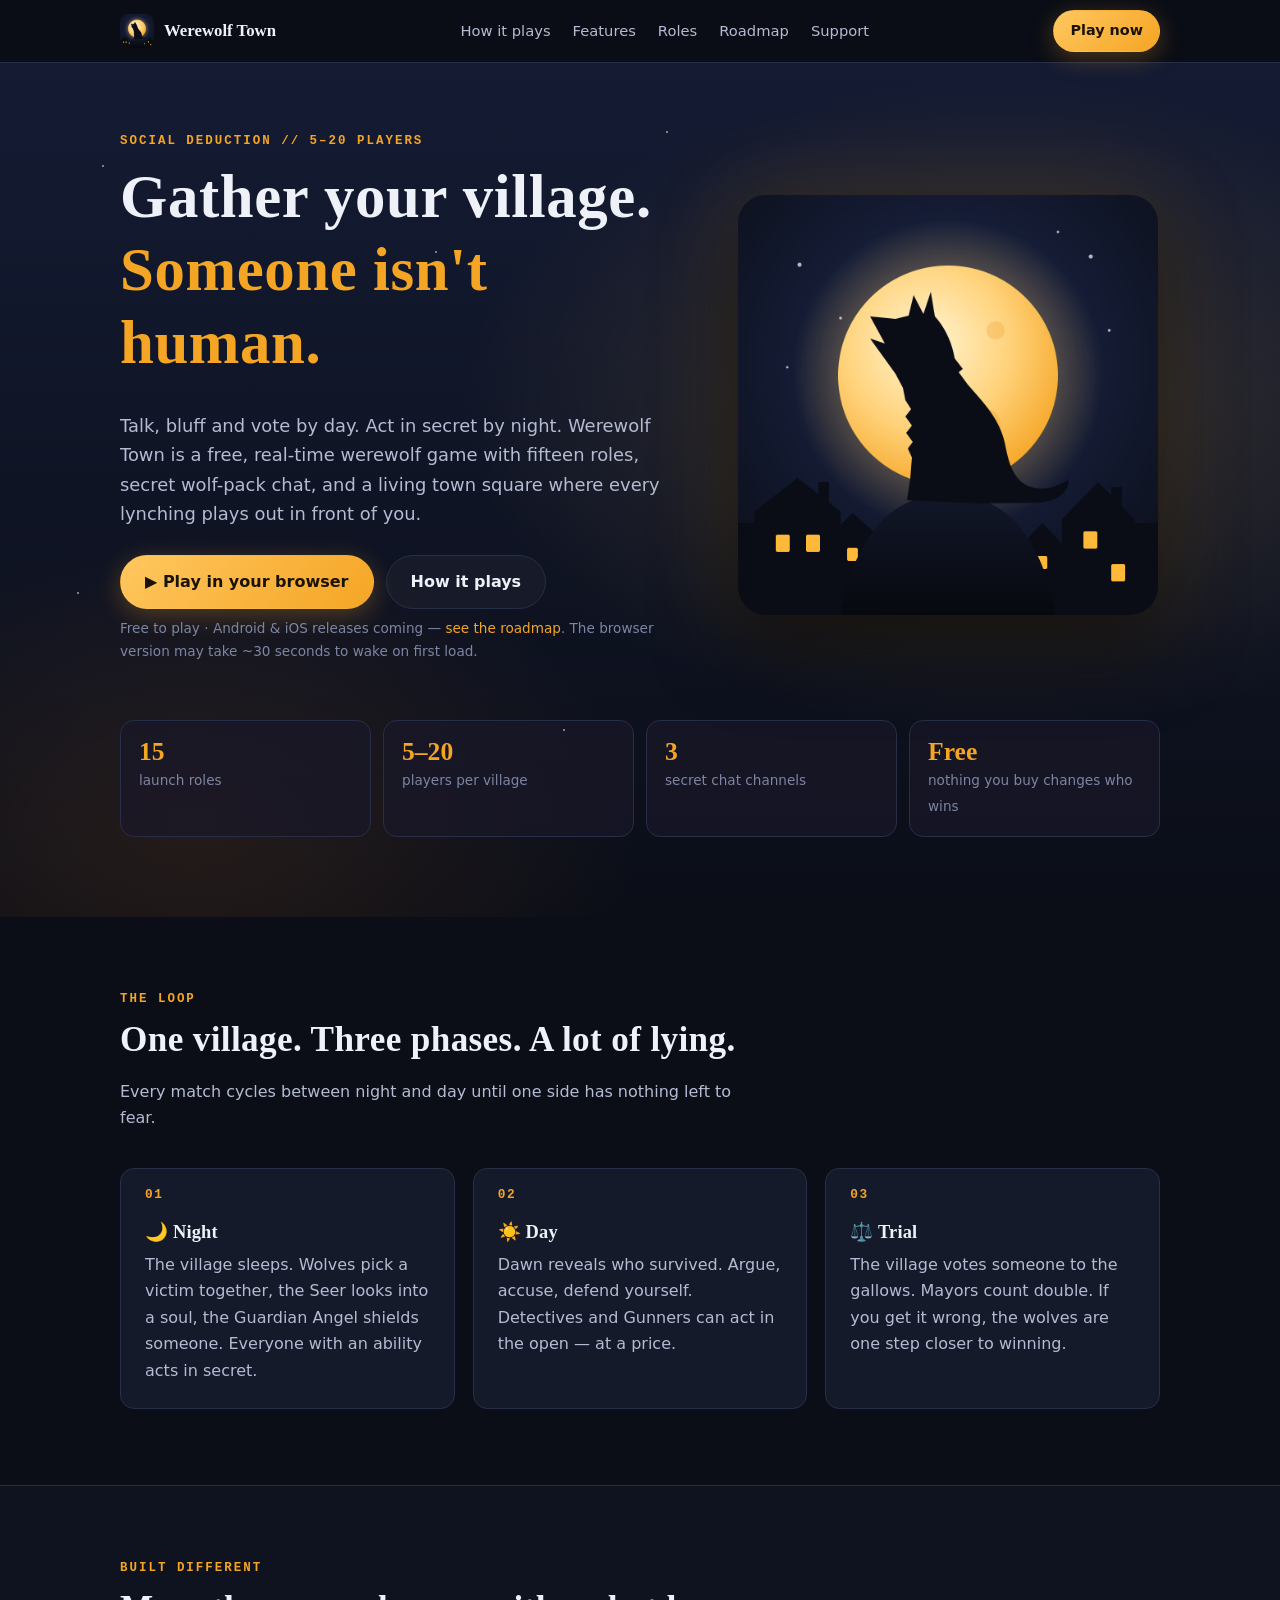
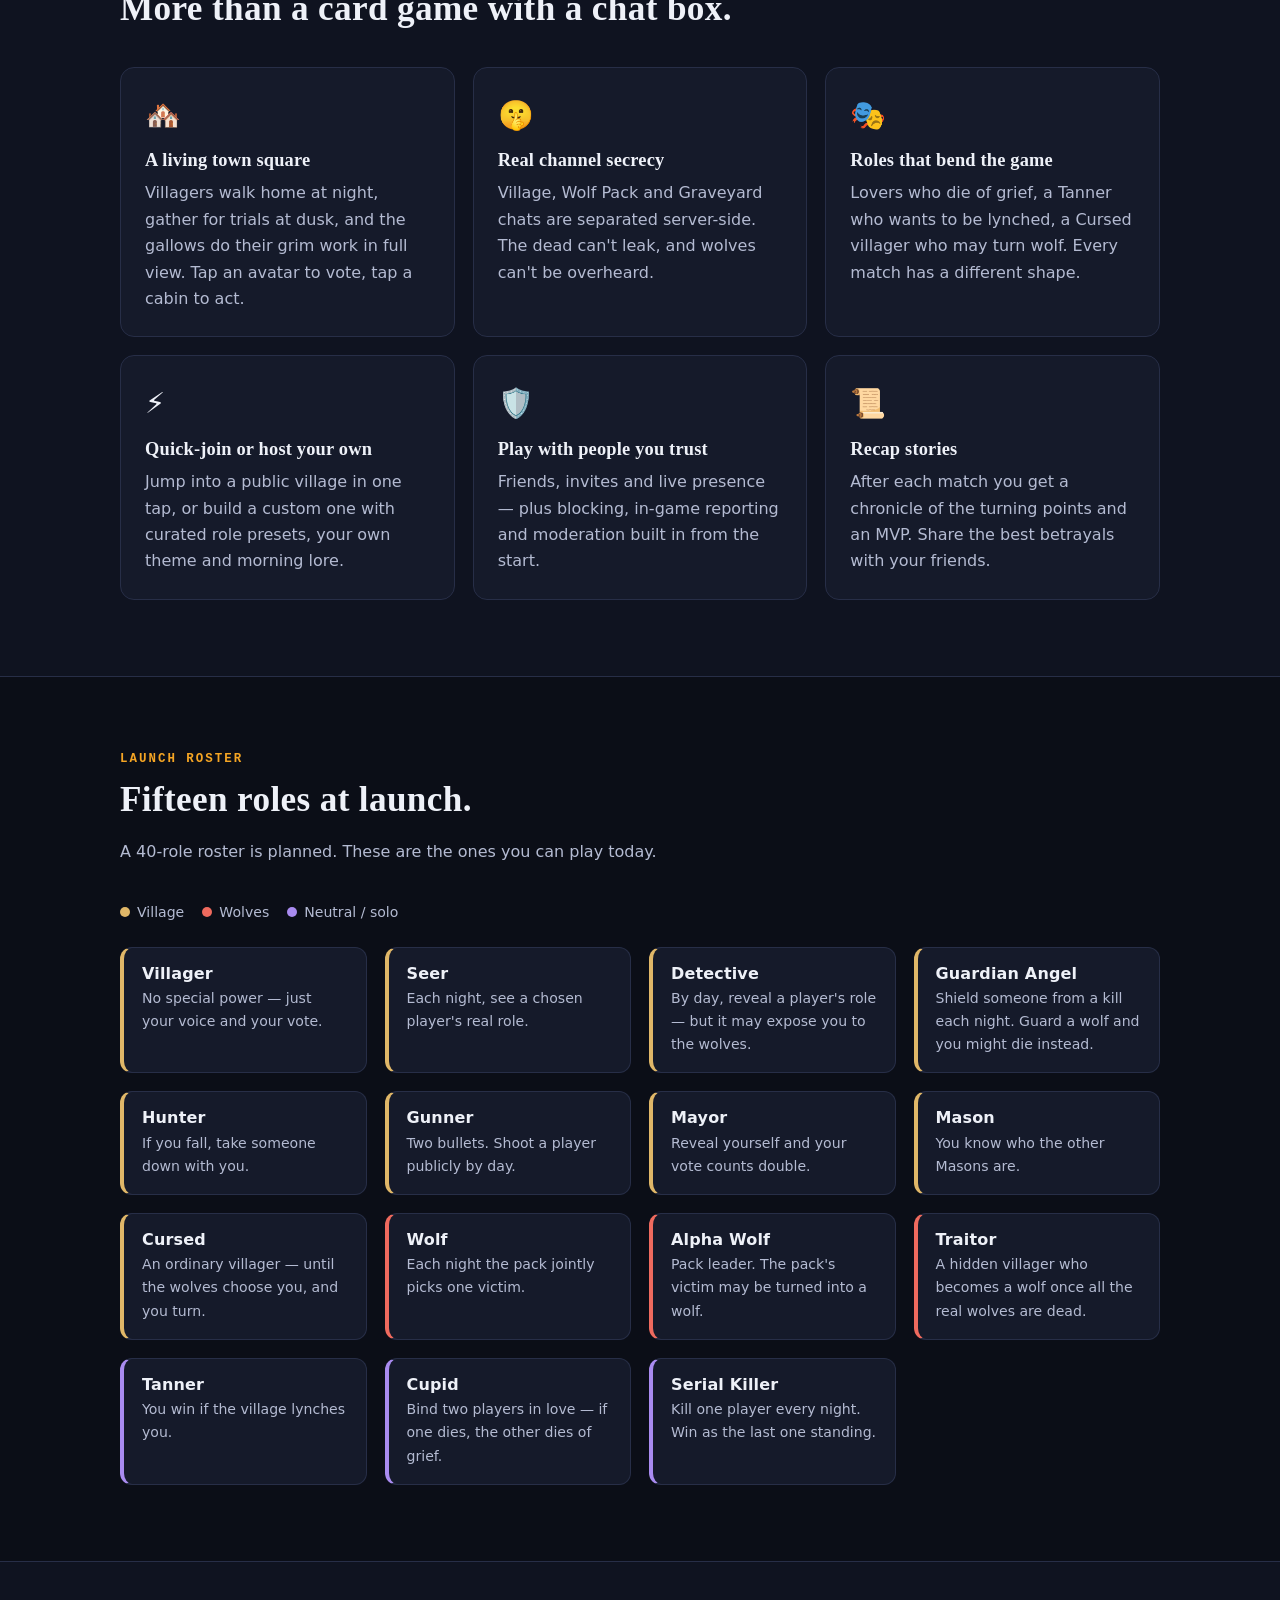
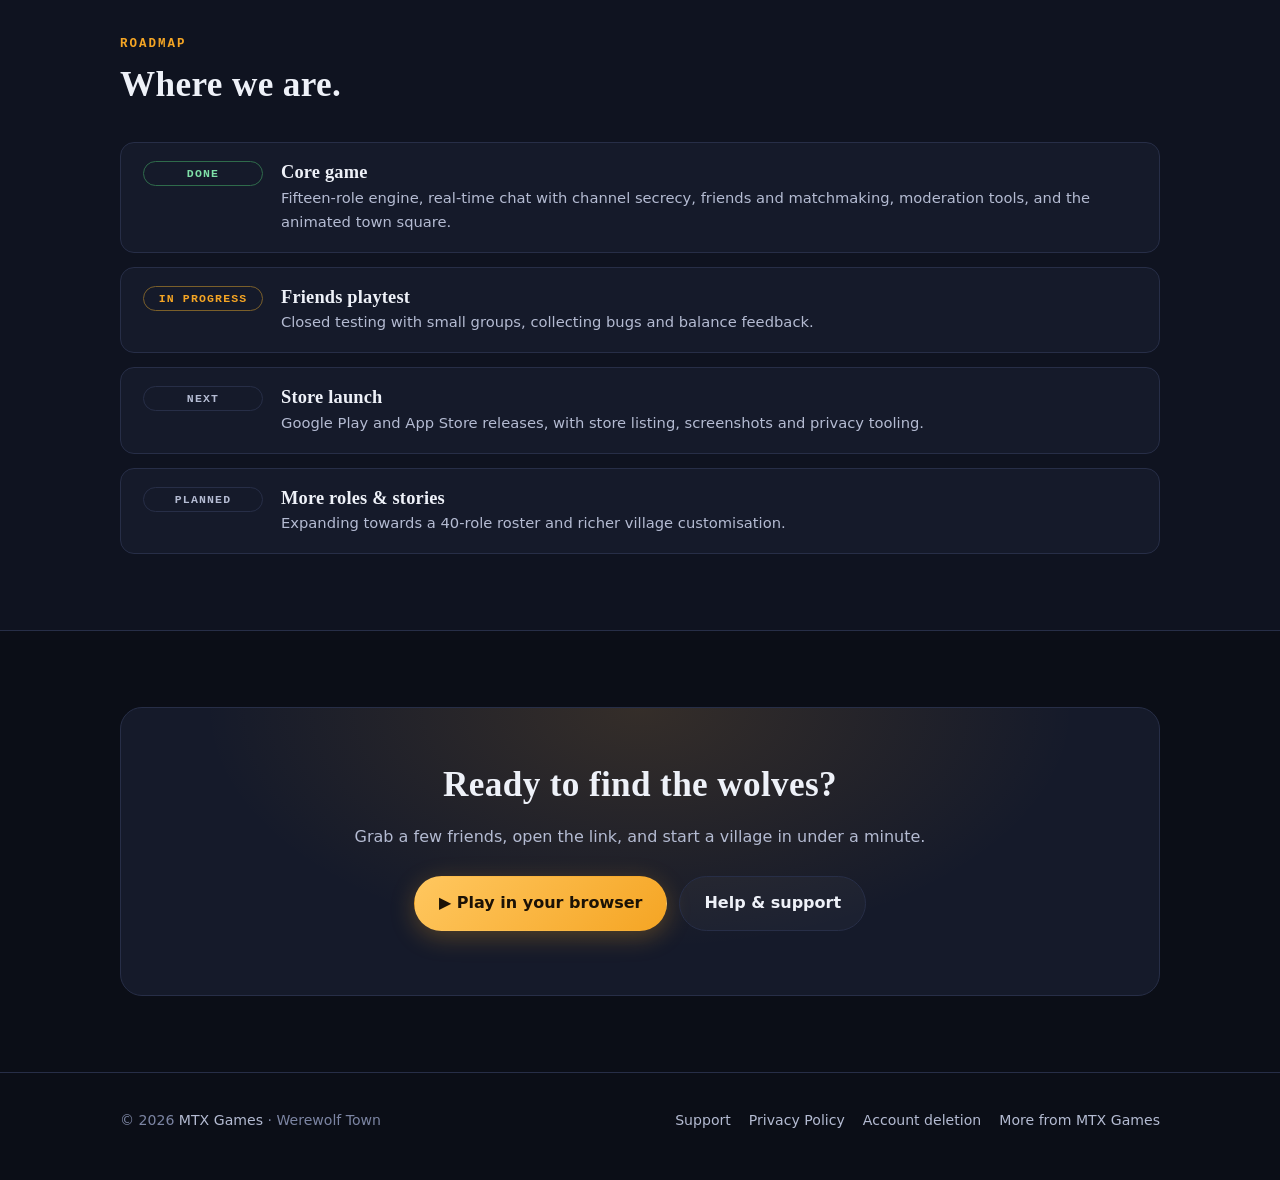
==== index.html @ 34013860 "feat: initial commit for Werewolf Town marketing website" ====
<!doctype html>
<html lang="en">
<head>
<meta charset="utf-8">
<meta name="viewport" content="width=device-width, initial-scale=1">
<title>Werewolf Town — Social Deduction Game</title>
<meta name="description" content="Werewolf Town is a free real-time social deduction game for 5–20 players. Bluff by day, hunt by night, and find the werewolves before they find you.">
<meta name="theme-color" content="#0B0E17">
<meta property="og:title" content="Werewolf Town — Pick a side.">
<meta property="og:description" content="Free real-time werewolf-style social deduction for 5–20 players, with a living 2.5D town square.">
<meta property="og:type" content="website">
<meta property="og:image" content="assets/icon.png">
<link rel="icon" type="image/png" href="assets/favicon.png">
<link rel="stylesheet" href="style.css">
</head>
<body>

<header class="nav">
  <div class="wrap">
    <a class="brand" href="#top"><img src="assets/favicon.png" alt="" width="34" height="34"> Werewolf Town</a>
    <ul>
      <li><a href="#how">How it plays</a></li>
      <li><a href="#features">Features</a></li>
      <li><a href="#roles">Roles</a></li>
      <li><a href="#roadmap">Roadmap</a></li>
      <li><a href="support.html">Support</a></li>
    </ul>
    <a class="btn btn-primary cta" href="https://fangs-torches.onrender.com" rel="noopener">Play now</a>
  </div>
</header>

<main id="top">
  <section class="hero">
    <div class="stars" aria-hidden="true">
      <i style="top:12%;left:8%"></i><i style="top:22%;left:34%;animation-delay:1s"></i><i style="top:8%;left:52%;animation-delay:2s"></i>
      <i style="top:30%;left:90%;animation-delay:.5s"></i><i style="top:62%;left:6%;animation-delay:1.5s"></i><i style="top:78%;left:44%;animation-delay:2.5s"></i>
    </div>
    <div class="wrap">
      <div>
        <span class="eyebrow">Social deduction // 5–20 players</span>
        <h1>Gather your village.<br><em>Someone isn't human.</em></h1>
        <p class="lead">Talk, bluff and vote by day. Act in secret by night. Werewolf Town is a free, real-time werewolf game with fifteen roles, secret wolf-pack chat, and a living town square where every lynching plays out in front of you.</p>
        <div class="hero-actions">
          <a class="btn btn-primary" href="https://fangs-torches.onrender.com" rel="noopener">▶ Play in your browser</a>
          <a class="btn btn-ghost" href="#how">How it plays</a>
        </div>
        <p class="hero-note">Free to play · Android &amp; iOS releases coming — <a href="#roadmap">see the roadmap</a>. The browser version may take ~30 seconds to wake on first load.</p>
      </div>
      <div class="hero-art">
        <img src="assets/icon.png" alt="A wolf howling at a full moon above a village at night" width="420" height="420">
      </div>
    </div>
    <div class="wrap">
      <div class="stats" style="grid-column:1/-1;width:100%">
        <div class="stat"><b>15</b><span>launch roles</span></div>
        <div class="stat"><b>5–20</b><span>players per village</span></div>
        <div class="stat"><b>3</b><span>secret chat channels</span></div>
        <div class="stat"><b>Free</b><span>nothing you buy changes who wins</span></div>
      </div>
    </div>
  </section>

  <section id="how">
    <div class="wrap">
      <div class="section-head">
        <span class="eyebrow">The loop</span>
        <h2>One village. Three phases. A lot of lying.</h2>
        <p>Every match cycles between night and day until one side has nothing left to fear.</p>
      </div>
      <div class="grid g3 loop">
        <div class="card"><h3>🌙 Night</h3><p>The village sleeps. Wolves pick a victim together, the Seer looks into a soul, the Guardian Angel shields someone. Everyone with an ability acts in secret.</p></div>
        <div class="card"><h3>☀️ Day</h3><p>Dawn reveals who survived. Argue, accuse, defend yourself. Detectives and Gunners can act in the open — at a price.</p></div>
        <div class="card"><h3>⚖️ Trial</h3><p>The village votes someone to the gallows. Mayors count double. If you get it wrong, the wolves are one step closer to winning.</p></div>
      </div>
    </div>
  </section>

  <section id="features" class="alt">
    <div class="wrap">
      <div class="section-head">
        <span class="eyebrow">Built different</span>
        <h2>More than a card game with a chat box.</h2>
      </div>
      <div class="grid g3">
        <div class="card"><span class="ico">🏘️</span><h3>A living town square</h3><p>Villagers walk home at night, gather for trials at dusk, and the gallows do their grim work in full view. Tap an avatar to vote, tap a cabin to act.</p></div>
        <div class="card"><span class="ico">🤫</span><h3>Real channel secrecy</h3><p>Village, Wolf Pack and Graveyard chats are separated server-side. The dead can't leak, and wolves can't be overheard.</p></div>
        <div class="card"><span class="ico">🎭</span><h3>Roles that bend the game</h3><p>Lovers who die of grief, a Tanner who wants to be lynched, a Cursed villager who may turn wolf. Every match has a different shape.</p></div>
        <div class="card"><span class="ico">⚡</span><h3>Quick-join or host your own</h3><p>Jump into a public village in one tap, or build a custom one with curated role presets, your own theme and morning lore.</p></div>
        <div class="card"><span class="ico">🛡️</span><h3>Play with people you trust</h3><p>Friends, invites and live presence — plus blocking, in-game reporting and moderation built in from the start.</p></div>
        <div class="card"><span class="ico">📜</span><h3>Recap stories</h3><p>After each match you get a chronicle of the turning points and an MVP. Share the best betrayals with your friends.</p></div>
      </div>
    </div>
  </section>

  <section id="roles">
    <div class="wrap">
      <div class="section-head">
        <span class="eyebrow">Launch roster</span>
        <h2>Fifteen roles at launch.</h2>
        <p>A 40-role roster is planned. These are the ones you can play today.</p>
      </div>
      <div class="legend">
        <span style="--c:var(--village)">Village</span>
        <span style="--c:var(--wolf)">Wolves</span>
        <span style="--c:var(--neutral)">Neutral / solo</span>
      </div>
      <div class="grid roles">
        <div class="role village"><h3>Villager</h3><p>No special power — just your voice and your vote.</p></div>
        <div class="role village"><h3>Seer</h3><p>Each night, see a chosen player's real role.</p></div>
        <div class="role village"><h3>Detective</h3><p>By day, reveal a player's role — but it may expose you to the wolves.</p></div>
        <div class="role village"><h3>Guardian Angel</h3><p>Shield someone from a kill each night. Guard a wolf and you might die instead.</p></div>
        <div class="role village"><h3>Hunter</h3><p>If you fall, take someone down with you.</p></div>
        <div class="role village"><h3>Gunner</h3><p>Two bullets. Shoot a player publicly by day.</p></div>
        <div class="role village"><h3>Mayor</h3><p>Reveal yourself and your vote counts double.</p></div>
        <div class="role village"><h3>Mason</h3><p>You know who the other Masons are.</p></div>
        <div class="role village"><h3>Cursed</h3><p>An ordinary villager — until the wolves choose you, and you turn.</p></div>
        <div class="role wolf"><h3>Wolf</h3><p>Each night the pack jointly picks one victim.</p></div>
        <div class="role wolf"><h3>Alpha Wolf</h3><p>Pack leader. The pack's victim may be turned into a wolf.</p></div>
        <div class="role wolf"><h3>Traitor</h3><p>A hidden villager who becomes a wolf once all the real wolves are dead.</p></div>
        <div class="role neutral"><h3>Tanner</h3><p>You win if the village lynches you.</p></div>
        <div class="role neutral"><h3>Cupid</h3><p>Bind two players in love — if one dies, the other dies of grief.</p></div>
        <div class="role neutral"><h3>Serial Killer</h3><p>Kill one player every night. Win as the last one standing.</p></div>
      </div>
    </div>
  </section>

  <section id="roadmap" class="alt">
    <div class="wrap">
      <div class="section-head">
        <span class="eyebrow">Roadmap</span>
        <h2>Where we are.</h2>
      </div>
      <ol class="road">
        <li><span class="status done">Done</span><div><h3>Core game</h3><p>Fifteen-role engine, real-time chat with channel secrecy, friends and matchmaking, moderation tools, and the animated town square.</p></div></li>
        <li><span class="status now">In progress</span><div><h3>Friends playtest</h3><p>Closed testing with small groups, collecting bugs and balance feedback.</p></div></li>
        <li><span class="status">Next</span><div><h3>Store launch</h3><p>Google Play and App Store releases, with store listing, screenshots and privacy tooling.</p></div></li>
        <li><span class="status">Planned</span><div><h3>More roles &amp; stories</h3><p>Expanding towards a 40-role roster and richer village customisation.</p></div></li>
      </ol>
    </div>
  </section>

  <section>
    <div class="wrap">
      <div class="band">
        <h2>Ready to find the wolves?</h2>
        <p>Grab a few friends, open the link, and start a village in under a minute.</p>
        <div class="hero-actions">
          <a class="btn btn-primary" href="https://fangs-torches.onrender.com" rel="noopener">▶ Play in your browser</a>
          <a class="btn btn-ghost" href="support.html">Help &amp; support</a>
        </div>
      </div>
    </div>
  </section>
</main>

<footer>
  <div class="wrap">
    <div>© 2026 <a href="https://mtxgames.lk/">MTX Games</a> · Werewolf Town</div>
    <nav>
      <a href="support.html">Support</a>
      <a href="privacy.html">Privacy Policy</a>
      <a href="support.html#delete">Account deletion</a>
      <a href="https://mtxgames.lk/">More from MTX Games</a>
    </nav>
  </div>
</footer>
<script src="site.js"></script>
</body>
</html>
---- style.css ----
:root {
  --bg: #0B0E17;
  --bg-2: #0F1320;
  --surface: #151A2A;
  --surface-2: #1C2236;
  --border: #272E47;
  --text: #EEF1F8;
  --soft: #B4BBD2;
  --faint: #7C85A3;
  --gold: #F5A524;
  --flame: #ff8a1f;
  --moon: #8EC5FF;
  --blood: #F06A5B;
  --village: #e0b768;
  --wolf: #ef6a5e;
  --neutral: #a98bf0;
  --radius: 14px;
  --max: 1080px;
}

* { box-sizing: border-box; }
html { scroll-behavior: smooth; }
body {
  margin: 0;
  background: var(--bg);
  color: var(--text);
  font: 16px/1.65 system-ui, -apple-system, "Segoe UI", Roboto, sans-serif;
  -webkit-font-smoothing: antialiased;
}
a { color: var(--gold); text-decoration: none; }
a:hover { text-decoration: underline; }
img { max-width: 100%; display: block; }
.wrap { max-width: var(--max); margin: 0 auto; padding: 0 20px; }
h1, h2, h3 { line-height: 1.2; margin: 0 0 .5em; font-family: Georgia, "Times New Roman", serif; letter-spacing: .01em; }
h1 { font-size: clamp(2.2rem, 6vw, 3.8rem); }
h2 { font-size: clamp(1.6rem, 4vw, 2.2rem); }
h3 { font-size: 1.15rem; }
p { margin: 0 0 1em; color: var(--soft); }
.eyebrow {
  font: 600 .78rem/1 ui-monospace, "SFMono-Regular", Consolas, monospace;
  text-transform: uppercase; letter-spacing: .16em; color: var(--gold); margin-bottom: 14px; display: block;
}

/* nav */
.nav { position: sticky; top: 0; z-index: 10; background: rgba(11,14,23,.88); backdrop-filter: blur(10px); border-bottom: 1px solid var(--border); }
.nav .wrap { display: flex; align-items: center; justify-content: space-between; gap: 16px; height: 62px; }
.brand { display: flex; align-items: center; gap: 10px; color: var(--text); font: 700 1.05rem Georgia, serif; }
.brand img { width: 34px; height: 34px; border-radius: 8px; }
.brand:hover { text-decoration: none; }
.nav ul { display: flex; gap: 22px; list-style: none; margin: 0; padding: 0; }
.nav ul a { color: var(--soft); font-size: .92rem; }
.nav ul a:hover { color: var(--gold); text-decoration: none; }
.nav .cta { padding: 8px 16px; font-size: .9rem; }

/* buttons */
.btn {
  display: inline-block; padding: 13px 24px; border-radius: 999px; font-weight: 700; cursor: pointer;
  border: 1px solid transparent; transition: transform .15s, box-shadow .15s, background .15s;
}
.btn:hover { text-decoration: none; transform: translateY(-2px); }
.btn-primary { background: linear-gradient(135deg, #FFC75F, #F5A524); color: #1B1206; box-shadow: 0 6px 24px rgba(245,165,36,.28); }
.btn-primary:hover { box-shadow: 0 10px 32px rgba(245,165,36,.42); }
.btn-ghost { border-color: var(--border); color: var(--text); background: rgba(255,255,255,.03); }
.btn-ghost:hover { border-color: var(--gold); }
.btn[aria-disabled="true"] { opacity: .55; pointer-events: none; }

/* hero */
.hero {
  position: relative; overflow: hidden; padding: 72px 0 80px;
  background:
    radial-gradient(60% 55% at 78% 40%, rgba(255,199,95,.16), transparent 70%),
    radial-gradient(50% 50% at 15% 90%, rgba(255,138,31,.10), transparent 70%),
    linear-gradient(180deg, #141b33 0%, var(--bg) 100%);
}
.hero .wrap { display: grid; grid-template-columns: 1.15fr .85fr; gap: 40px; align-items: center; }
.hero h1 em { font-style: normal; color: var(--gold); }
.hero .lead { font-size: 1.12rem; max-width: 34em; }
.hero-actions { display: flex; flex-wrap: wrap; gap: 12px; margin: 26px 0 8px; }
.hero-note { font-size: .85rem; color: var(--faint); }
.hero-art { position: relative; }
.hero-art img {
  width: 100%; max-width: 420px; margin: 0 auto; border-radius: 28px;
  box-shadow: 0 30px 80px rgba(0,0,0,.6), 0 0 90px rgba(245,165,36,.18);
  animation: float 6s ease-in-out infinite;
}
@keyframes float { 50% { transform: translateY(-10px); } }
.stars { position: absolute; inset: 0; pointer-events: none; }
.stars i { position: absolute; width: 2px; height: 2px; background: #fff; border-radius: 50%; opacity: .6; animation: twinkle 4s infinite; }
@keyframes twinkle { 50% { opacity: .1; } }

.stats { display: grid; grid-template-columns: repeat(4, 1fr); gap: 12px; margin-top: 44px; }
.stat { background: rgba(25,24,40,.7); border: 1px solid var(--border); border-radius: var(--radius); padding: 16px 18px; }
.stat b { display: block; font: 700 1.6rem Georgia, serif; color: var(--gold); }
.stat span { font-size: .85rem; color: var(--faint); }

/* sections */
section { padding: 76px 0; }
section.alt { background: var(--bg-2); border-block: 1px solid var(--border); }
.section-head { max-width: 40em; margin-bottom: 36px; }

.grid { display: grid; gap: 18px; }
.g3 { grid-template-columns: repeat(3, 1fr); }
.g2 { grid-template-columns: repeat(2, 1fr); }
.card { background: var(--surface); border: 1px solid var(--border); border-radius: var(--radius); padding: 24px; }
.card .ico { font-size: 1.8rem; margin-bottom: 10px; display: block; }
.card p:last-child { margin-bottom: 0; }
.tag { display: inline-block; font: 600 .7rem ui-monospace, Consolas, monospace; letter-spacing: .1em; text-transform: uppercase; color: var(--faint); margin-bottom: 8px; }

/* day/night loop */
.loop { counter-reset: step; }
.loop .card { position: relative; padding-top: 52px; }
.loop .card::before {
  counter-increment: step; content: "0" counter(step);
  position: absolute; top: 18px; left: 24px; font: 700 .8rem ui-monospace, Consolas, monospace; color: var(--gold); letter-spacing: .12em;
}

/* roles */
.roles { grid-template-columns: repeat(auto-fill, minmax(230px, 1fr)); }
.role { background: var(--surface); border: 1px solid var(--border); border-left-width: 4px; border-radius: 12px; padding: 16px 18px; }
.role h3 { margin: 0 0 4px; font-size: 1rem; font-family: system-ui, sans-serif; }
.role p { font-size: .88rem; margin: 0; }
.role.village { border-left-color: var(--village); }
.role.wolf { border-left-color: var(--wolf); }
.role.neutral { border-left-color: var(--neutral); }
.legend { display: flex; flex-wrap: wrap; gap: 18px; margin-bottom: 22px; font-size: .88rem; color: var(--soft); }
.legend span::before { content: ""; display: inline-block; width: 10px; height: 10px; border-radius: 50%; margin-right: 7px; background: var(--c); }

/* roadmap */
.road { list-style: none; margin: 0; padding: 0; display: grid; gap: 14px; }
.road li { display: grid; grid-template-columns: 120px 1fr; gap: 18px; background: var(--surface); border: 1px solid var(--border); border-radius: var(--radius); padding: 18px 22px; align-items: start; }
.status { font: 700 .72rem ui-monospace, Consolas, monospace; letter-spacing: .1em; text-transform: uppercase; padding: 5px 10px; border-radius: 999px; text-align: center; border: 1px solid var(--border); color: var(--soft); }
.status.done { color: #7fe0a8; border-color: #2f6b4b; }
.status.now { color: var(--gold); border-color: #7a5f2a; }
.road h3 { margin: 0 0 2px; }
.road p { margin: 0; font-size: .92rem; }

/* cta band */
.band { text-align: center; background: radial-gradient(60% 120% at 50% 0%, rgba(245,165,36,.14), transparent 70%), var(--surface); border: 1px solid var(--border); border-radius: 22px; padding: 56px 24px; }
.band .hero-actions { justify-content: center; }

/* footer */
footer { border-top: 1px solid var(--border); padding: 36px 0 48px; color: var(--faint); font-size: .88rem; }
footer .wrap { display: flex; flex-wrap: wrap; justify-content: space-between; gap: 16px; }
footer nav { display: flex; gap: 18px; flex-wrap: wrap; }
footer a { color: var(--soft); }

/* legal / support pages */
.doc { max-width: 760px; padding: 56px 20px 80px; margin: 0 auto; }
.doc h1 { font-size: 2.3rem; }
.doc h2 { font-size: 1.35rem; margin-top: 2em; }
.doc ul { color: var(--soft); padding-left: 1.2em; }
.doc li { margin-bottom: .4em; }
.doc .meta { color: var(--faint); font-size: .88rem; }
.notice { background: var(--surface); border: 1px solid #7a5f2a; border-radius: var(--radius); padding: 14px 18px; color: var(--soft); font-size: .92rem; }
table { width: 100%; border-collapse: collapse; margin: 1em 0; font-size: .92rem; }
th, td { text-align: left; padding: 10px 12px; border-bottom: 1px solid var(--border); vertical-align: top; color: var(--soft); }
th { color: var(--text); }

@media (max-width: 860px) {
  .hero .wrap { grid-template-columns: 1fr; text-align: left; }
  .hero-art { order: -1; }
  .hero-art img { max-width: 260px; }
  .g3, .g2 { grid-template-columns: 1fr; }
  .stats { grid-template-columns: repeat(2, 1fr); }
  .nav ul { display: none; }
  .road li { grid-template-columns: 1fr; gap: 8px; }
  .road .status { justify-self: start; }
}
@media (prefers-reduced-motion: reduce) {
  html { scroll-behavior: auto; }
  .hero-art img, .stars i { animation: none; }
}
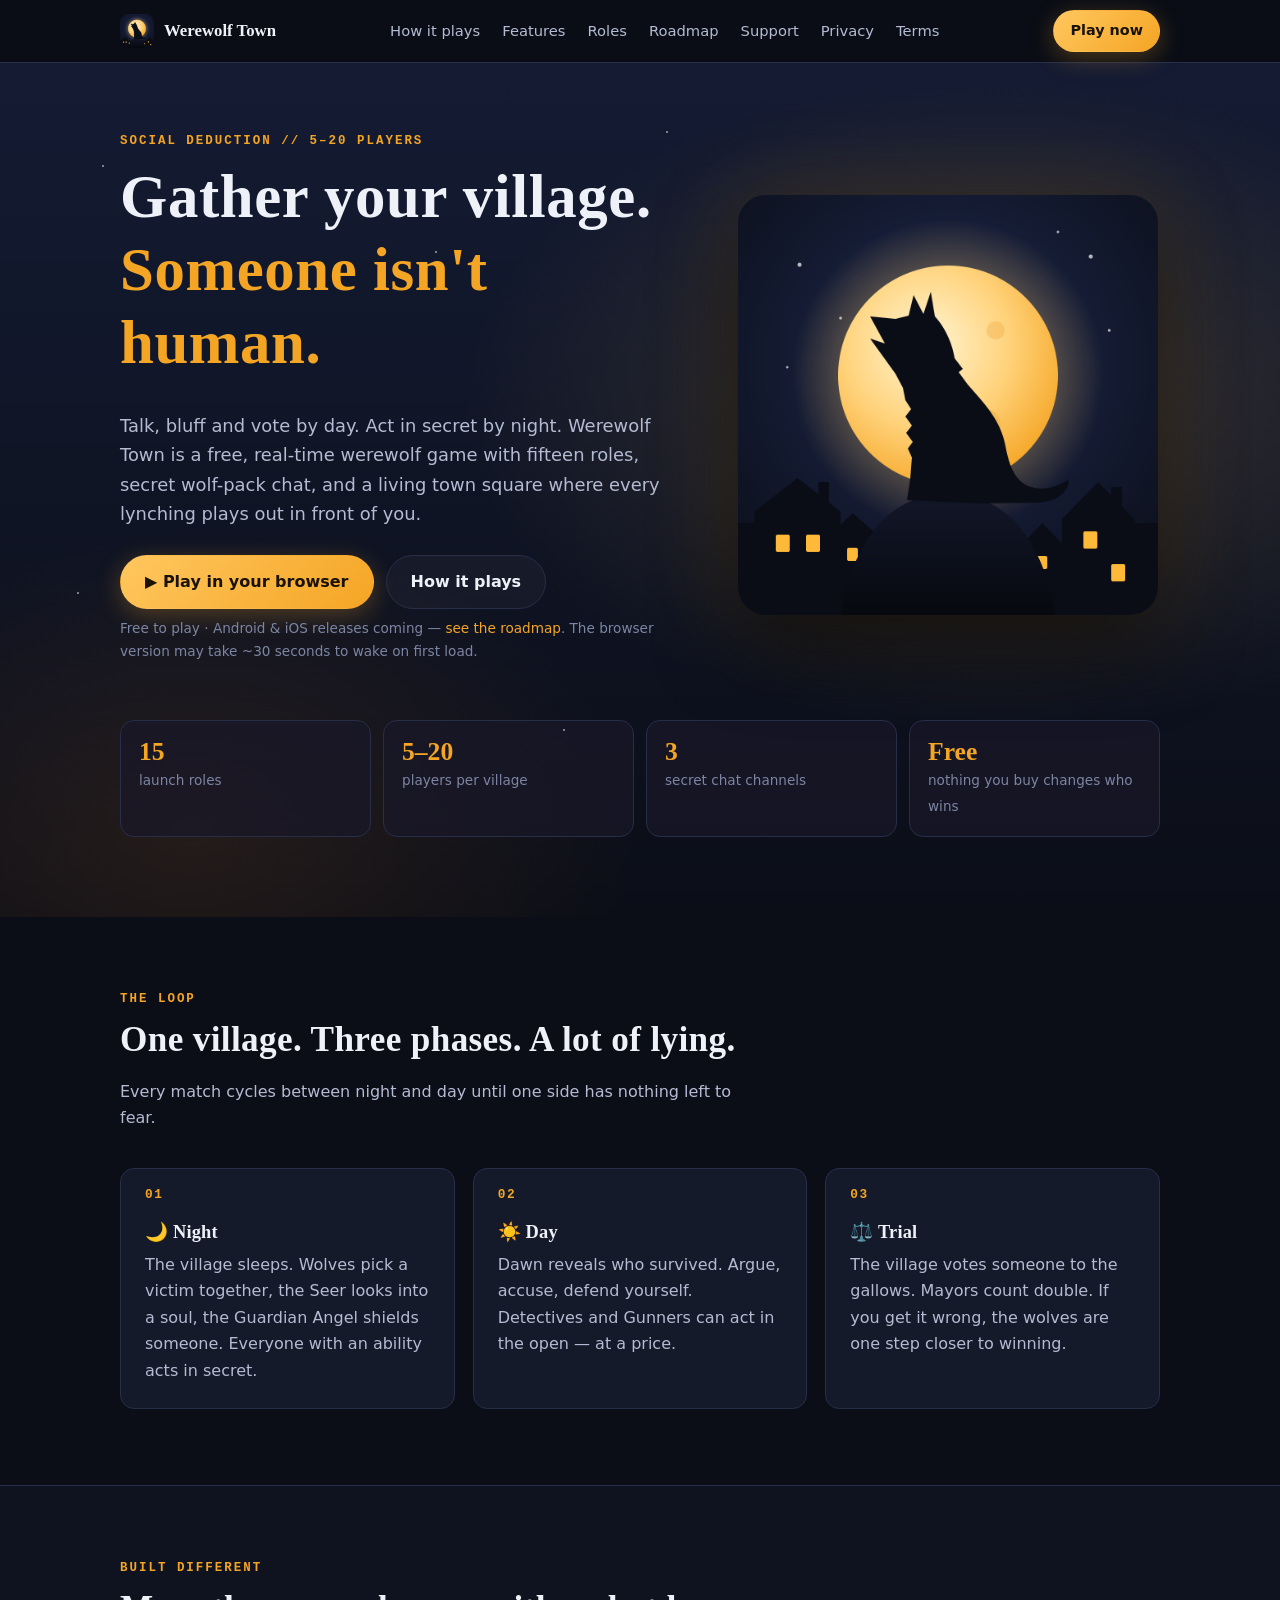
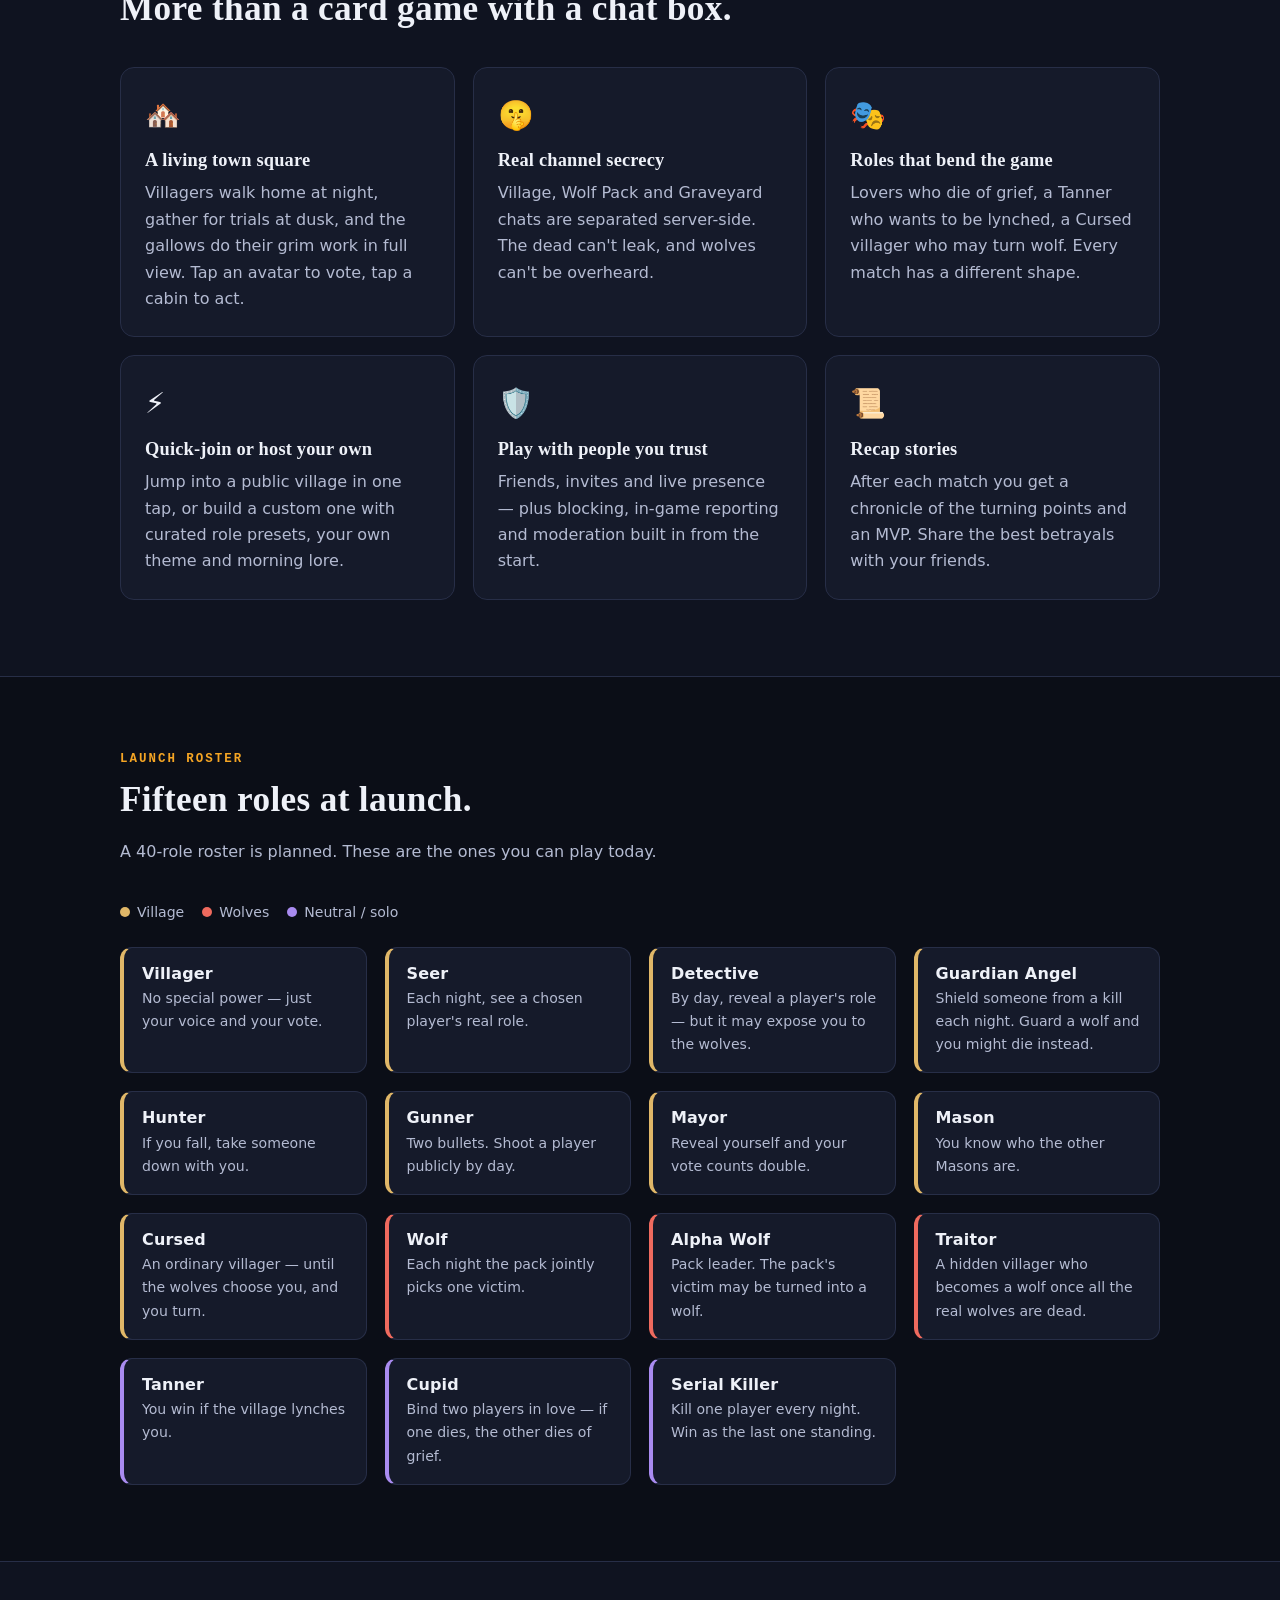
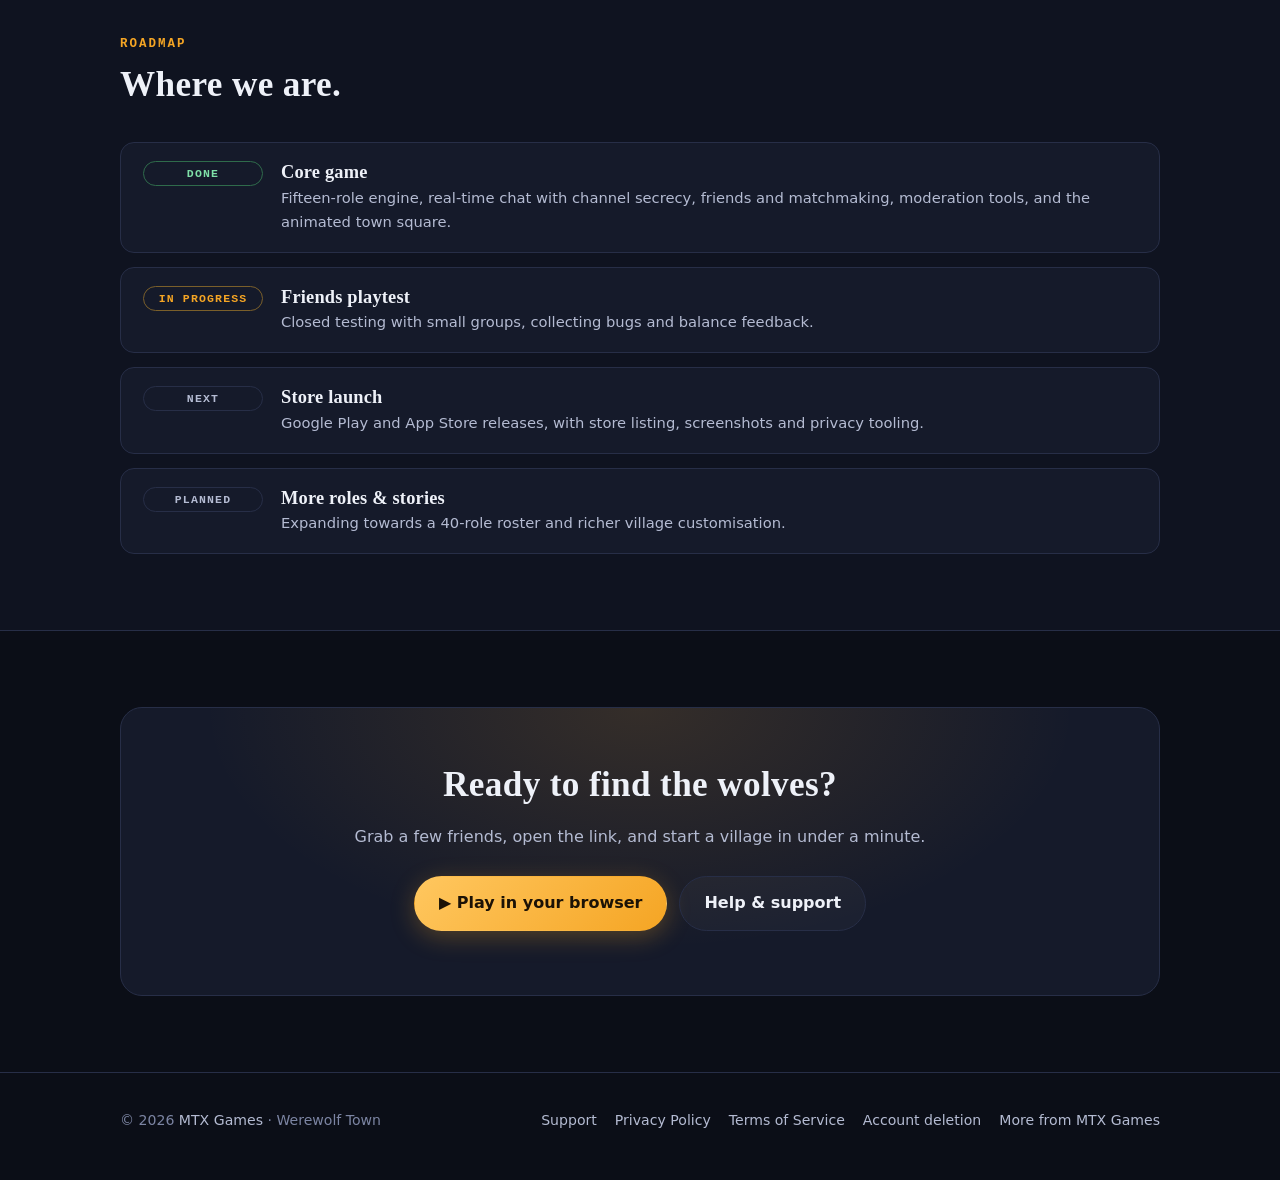
==== commit 5202a8f1: "feat: complete rebranding to Werewolf Town with Terms of Service, Privacy Policy, and clean navigati" ====
--- a/index.html
+++ b/index.html
@@ -24,6 +24,8 @@
       <li><a href="#roles">Roles</a></li>
       <li><a href="#roadmap">Roadmap</a></li>
       <li><a href="support.html">Support</a></li>
+      <li><a href="privacy.html">Privacy</a></li>
+      <li><a href="terms.html">Terms</a></li>
     </ul>
     <a class="btn btn-primary cta" href="https://fangs-torches.onrender.com" rel="noopener">Play now</a>
   </div>
@@ -159,6 +161,7 @@
     <nav>
       <a href="support.html">Support</a>
       <a href="privacy.html">Privacy Policy</a>
+      <a href="terms.html">Terms of Service</a>
       <a href="support.html#delete">Account deletion</a>
       <a href="https://mtxgames.lk/">More from MTX Games</a>
     </nav>
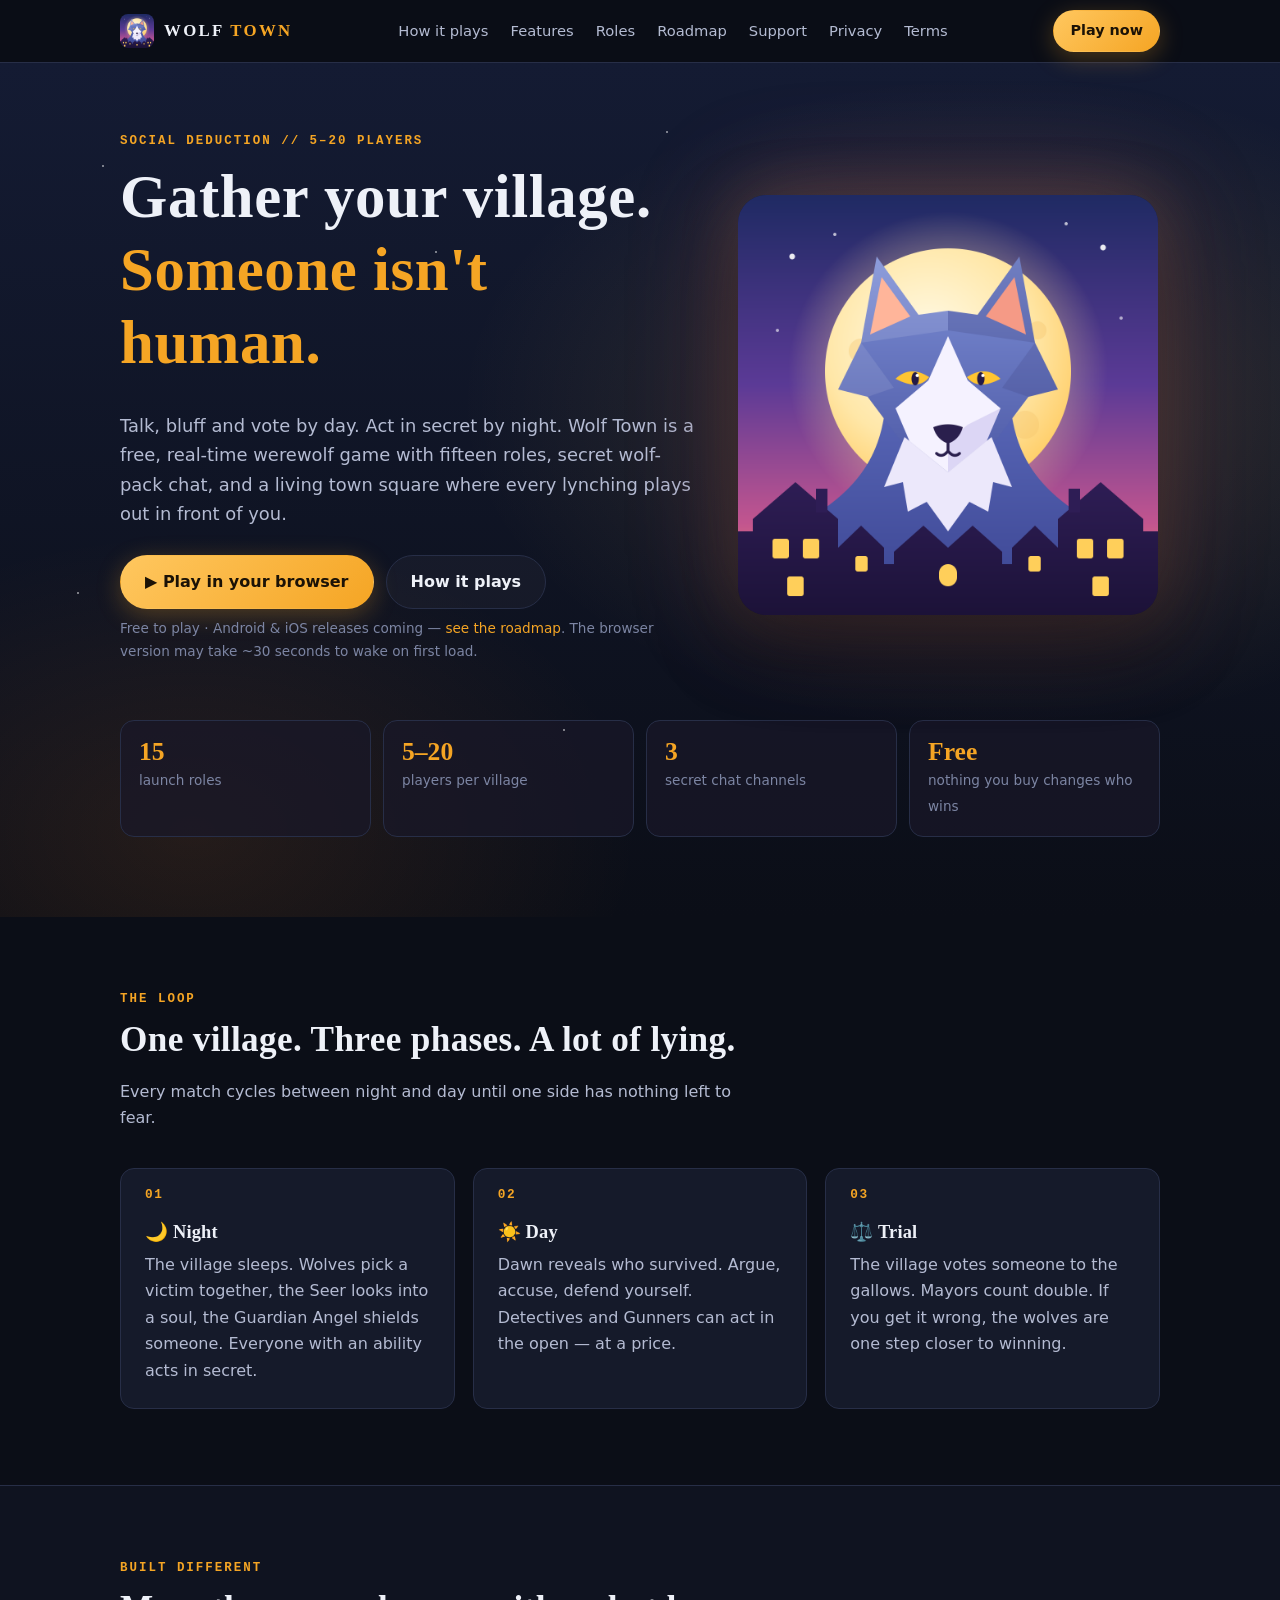
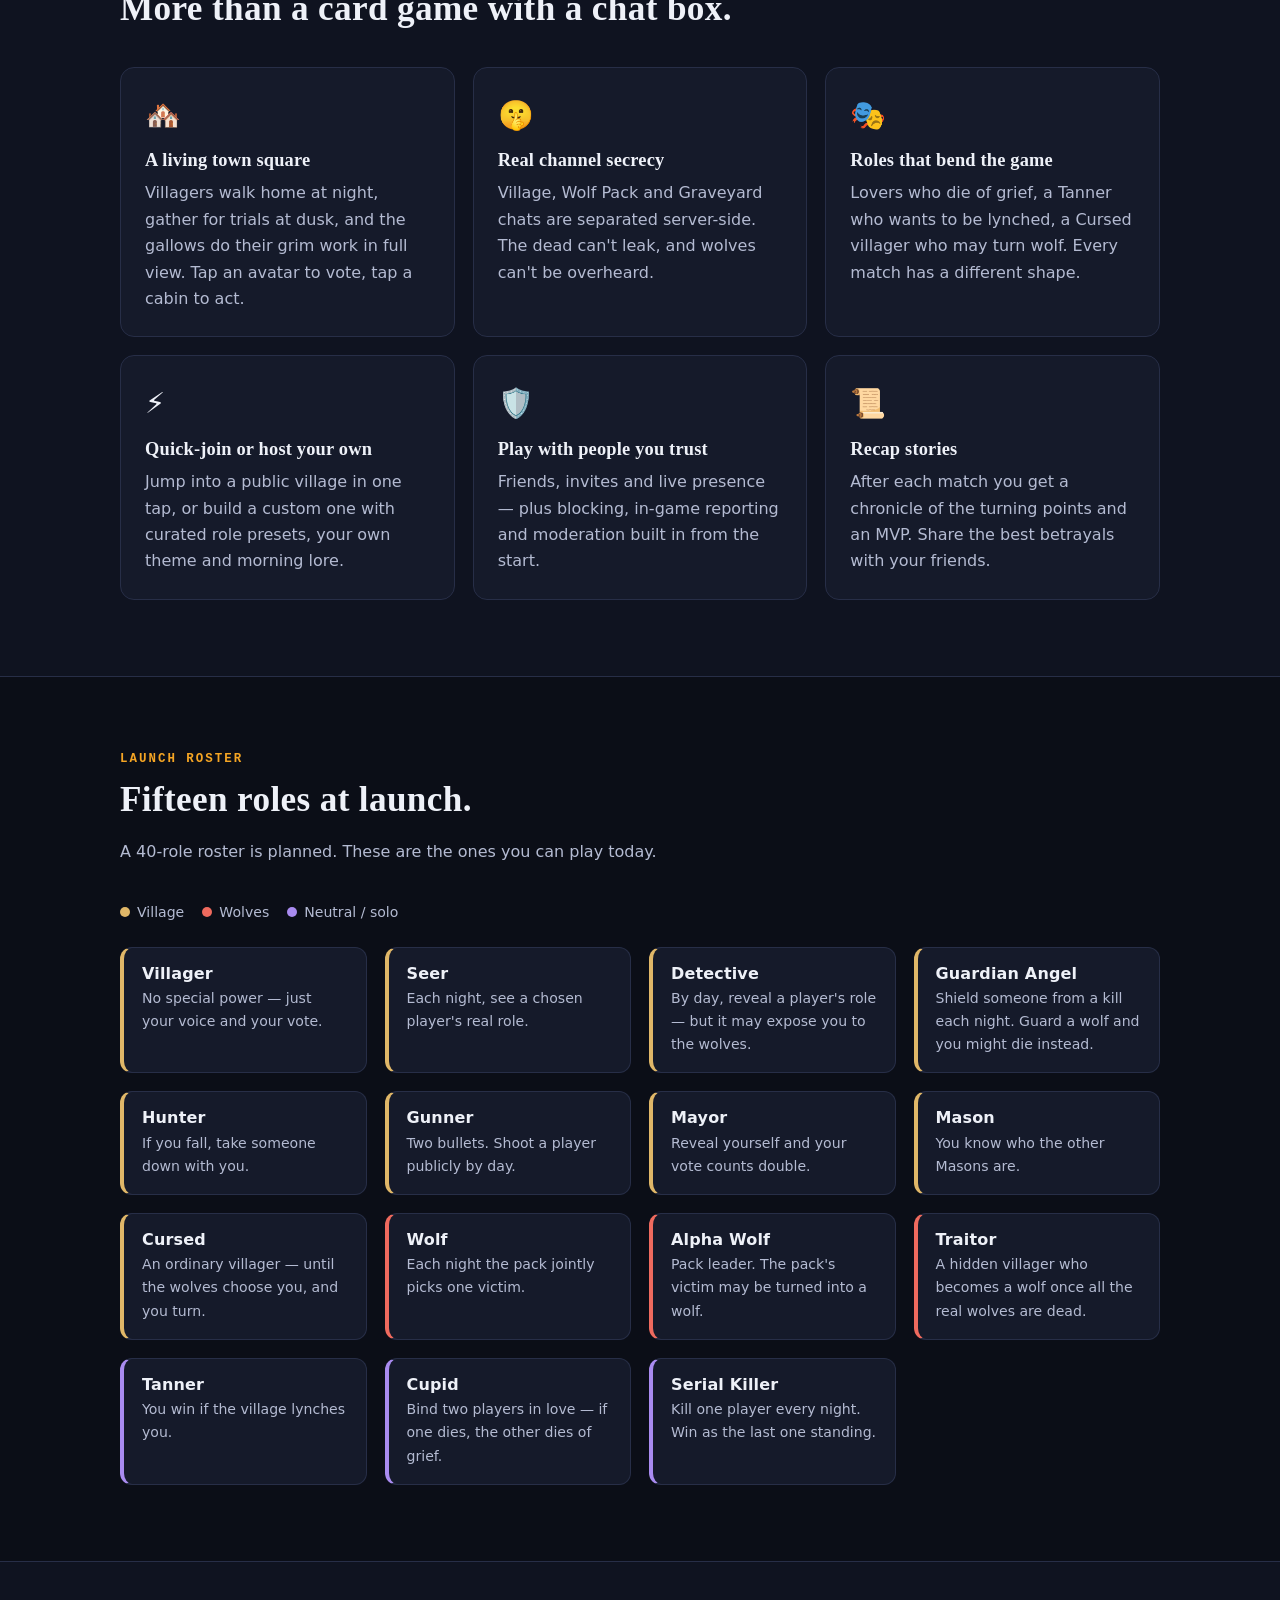
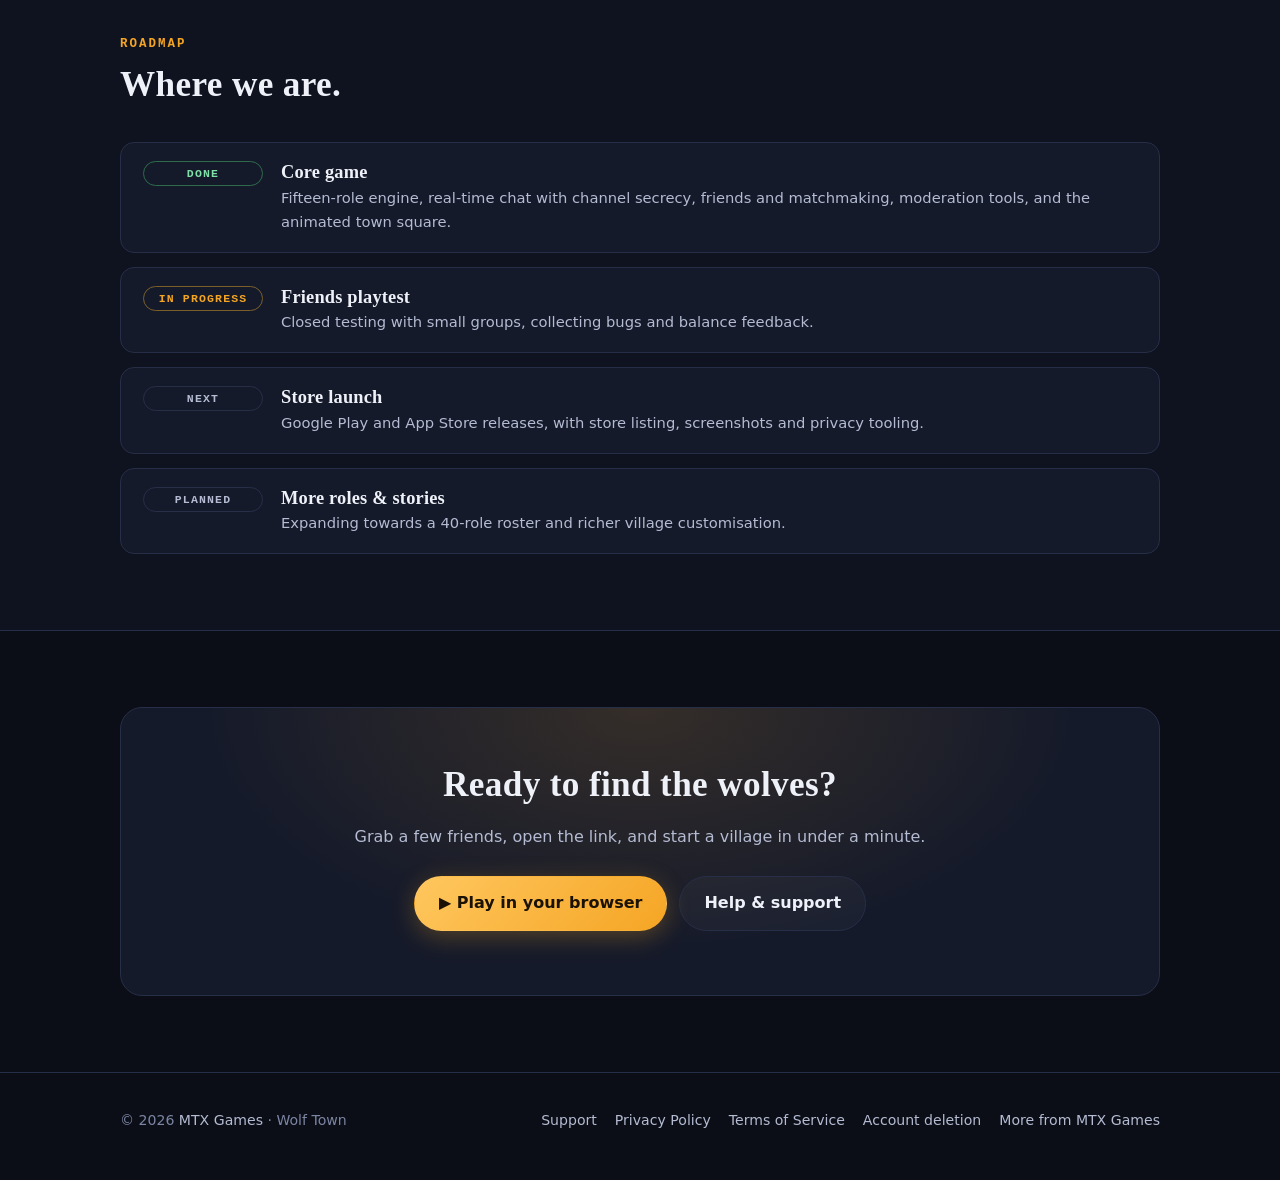
==== commit 3444cb07: "feat(brand): rebrand website to Wolf Town with new logo Rename Werewolf Town to Wolf Town across all" ====
--- a/index.html
+++ b/index.html
@@ -3,10 +3,10 @@
 <head>
 <meta charset="utf-8">
 <meta name="viewport" content="width=device-width, initial-scale=1">
-<title>Werewolf Town — Social Deduction Game</title>
-<meta name="description" content="Werewolf Town is a free real-time social deduction game for 5–20 players. Bluff by day, hunt by night, and find the werewolves before they find you.">
+<title>Wolf Town — Social Deduction Game</title>
+<meta name="description" content="Wolf Town is a free real-time social deduction game for 5–20 players. Bluff by day, hunt by night, and find the werewolves before they find you.">
 <meta name="theme-color" content="#0B0E17">
-<meta property="og:title" content="Werewolf Town — Pick a side.">
+<meta property="og:title" content="Wolf Town — Pick a side.">
 <meta property="og:description" content="Free real-time werewolf-style social deduction for 5–20 players, with a living 2.5D town square.">
 <meta property="og:type" content="website">
 <meta property="og:image" content="assets/icon.png">
@@ -17,7 +17,7 @@
 
 <header class="nav">
   <div class="wrap">
-    <a class="brand" href="#top"><img src="assets/favicon.png" alt="" width="34" height="34"> Werewolf Town</a>
+    <a class="brand" href="#top"><img src="assets/favicon.png" alt="" width="34" height="34"> <span class="wordmark">WOLF <b>TOWN</b></span></a>
     <ul>
       <li><a href="#how">How it plays</a></li>
       <li><a href="#features">Features</a></li>
@@ -41,7 +41,7 @@
       <div>
         <span class="eyebrow">Social deduction // 5–20 players</span>
         <h1>Gather your village.<br><em>Someone isn't human.</em></h1>
-        <p class="lead">Talk, bluff and vote by day. Act in secret by night. Werewolf Town is a free, real-time werewolf game with fifteen roles, secret wolf-pack chat, and a living town square where every lynching plays out in front of you.</p>
+        <p class="lead">Talk, bluff and vote by day. Act in secret by night. Wolf Town is a free, real-time werewolf game with fifteen roles, secret wolf-pack chat, and a living town square where every lynching plays out in front of you.</p>
         <div class="hero-actions">
           <a class="btn btn-primary" href="https://fangs-torches.onrender.com" rel="noopener">▶ Play in your browser</a>
           <a class="btn btn-ghost" href="#how">How it plays</a>
@@ -49,7 +49,7 @@
         <p class="hero-note">Free to play · Android &amp; iOS releases coming — <a href="#roadmap">see the roadmap</a>. The browser version may take ~30 seconds to wake on first load.</p>
       </div>
       <div class="hero-art">
-        <img src="assets/icon.png" alt="A wolf howling at a full moon above a village at night" width="420" height="420">
+        <img src="assets/icon.png" alt="Wolf Town logo: a friendly wolf rising in front of a golden moon above a lantern-lit town at dusk" width="420" height="420">
       </div>
     </div>
     <div class="wrap">
@@ -157,7 +157,7 @@
 
 <footer>
   <div class="wrap">
-    <div>© 2026 <a href="https://mtxgames.lk/">MTX Games</a> · Werewolf Town</div>
+    <div>© 2026 <a href="https://mtxgames.lk/">MTX Games</a> · Wolf Town</div>
     <nav>
       <a href="support.html">Support</a>
       <a href="privacy.html">Privacy Policy</a>
--- a/style.css
+++ b/style.css
@@ -47,6 +47,8 @@
 .brand { display: flex; align-items: center; gap: 10px; color: var(--text); font: 700 1.05rem Georgia, serif; }
 .brand img { width: 34px; height: 34px; border-radius: 8px; }
 .brand:hover { text-decoration: none; }
+.wordmark { letter-spacing: .14em; font-weight: 800; }
+.wordmark b { color: var(--gold); font-weight: inherit; }
 .nav ul { display: flex; gap: 22px; list-style: none; margin: 0; padding: 0; }
 .nav ul a { color: var(--soft); font-size: .92rem; }
 .nav ul a:hover { color: var(--gold); text-decoration: none; }
@@ -80,7 +82,7 @@
 .hero-art { position: relative; }
 .hero-art img {
   width: 100%; max-width: 420px; margin: 0 auto; border-radius: 28px;
-  box-shadow: 0 30px 80px rgba(0,0,0,.6), 0 0 90px rgba(245,165,36,.18);
+  box-shadow: 0 30px 80px rgba(0,0,0,.45), 0 0 110px rgba(194,85,143,.28), 0 0 60px rgba(255,201,92,.18);
   animation: float 6s ease-in-out infinite;
 }
 @keyframes float { 50% { transform: translateY(-10px); } }
